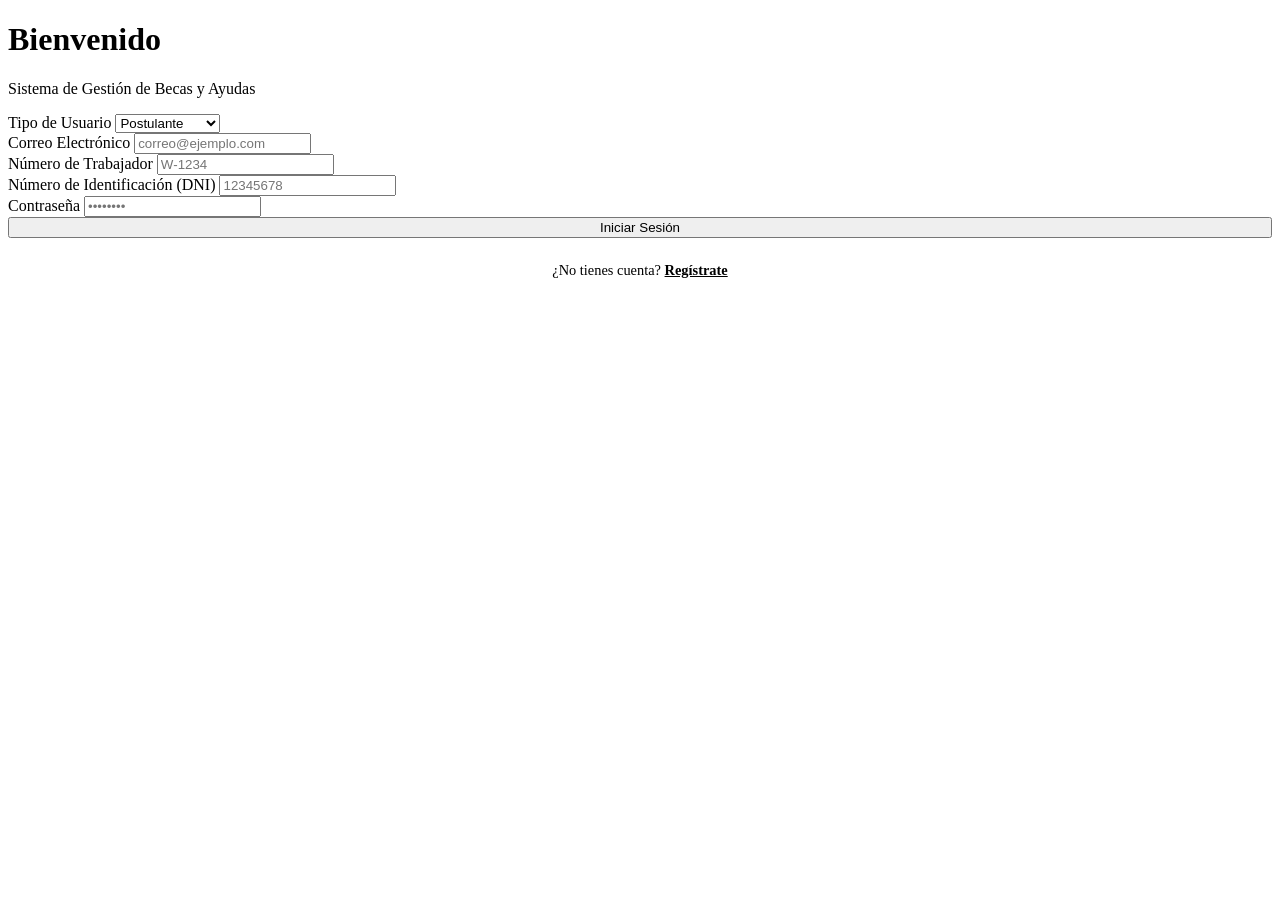
==== html/index.html @ c6fe3281 "cambios html" ====
<!DOCTYPE html>
<html lang="es">

<head>
    <meta charset="UTF-8">
    <meta name="viewport" content="width=device-width, initial-scale=1.0">
    <title>Login - Gestión de Becas</title>
    <link href="https://fonts.googleapis.com/css2?family=Inter:wght@400;600;700&display=swap" rel="stylesheet">
    <link rel="stylesheet" href="css/style.css">
</head>

<body class="auth-layout">

    <div class="auth-container">
        <div class="auth-header">
            <h1>Bienvenido</h1>
            <p>Sistema de Gestión de Becas y Ayudas</p>
        </div>

        <div class="card glass-card">
            <form id="loginForm">
                <div class="form-group">
                    <label for="role">Tipo de Usuario</label>
                    <select id="role" required>
                        <option value="applicant">Postulante</option>
                        <option value="evaluator">Evaluador</option>
                        <option value="admin">Administrador</option>
                    </select>
                </div>

                <div class="form-group">
                    <label for="email">Correo Electrónico</label>
                    <input type="email" id="email" required placeholder="correo@ejemplo.com">
                </div>

                <div id="extra-fields" class="hidden">
                    <div class="form-group">
                        <label for="workerId">Número de Trabajador</label>
                        <input type="text" id="workerId" placeholder="W-1234">
                    </div>
                    <div class="form-group">
                        <label for="dni">Número de Identificación (DNI)</label>
                        <input type="text" id="dni" placeholder="12345678">
                    </div>
                </div>

                <div class="form-group">
                    <label for="password">Contraseña</label>
                    <input type="password" id="password" required placeholder="••••••••">
                </div>

                <button type="submit" class="btn btn-primary" style="width: 100%">Iniciar Sesión</button>
            </form>

            <div style="margin-top: 1.5rem; text-align: center; font-size: 0.9rem;">
                <p>¿No tienes cuenta? <a href="register.html"
                        style="color: var(--primary); font-weight: 600;">Regístrate</a></p>
            </div>

            <div id="message" class="hidden"
                style="margin-top: 1rem; padding: 0.5rem; border-radius: 4px; text-align: center;"></div>
        </div>
    </div>

    <!-- Scripts -->
    <!-- Define NO_AUTH_CHECK to prevent immediate redirect loop if logic fails -->
    <script>const NO_AUTH_CHECK = true;</script>
    <script src="js/storage.js"></script>
    <script src="js/data.js"></script>
    <script src="js/auth.js"></script>
    <script>
        document.addEventListener('DOMContentLoaded', () => {
            // Check if already logged in
            const user = Storage.getCurrentUser();
            if (user) Auth.redirectUser(user);

            const form = document.getElementById('loginForm');
            const msg = document.getElementById('message');

            const toggleFields = () => {
                const role = document.getElementById('role').value;
                const extraFields = document.getElementById('extra-fields');
                const workInput = document.getElementById('workerId');
                const dniInput = document.getElementById('dni');

                if (role === 'admin' || role === 'evaluator') {
                    extraFields.classList.remove('hidden');
                    workInput.required = true;
                    dniInput.required = true;
                } else {
                    extraFields.classList.add('hidden');
                    workInput.required = false;
                    dniInput.required = false;
                }
            };

            document.getElementById('role').addEventListener('change', toggleFields);
            toggleFields(); // Init state

            form.addEventListener('submit', (e) => {
                e.preventDefault();
                const email = document.getElementById('email').value;
                const password = document.getElementById('password').value;
                const role = document.getElementById('role').value;

                // Extra fields
                const workerId = document.getElementById('workerId').value;
                const dni = document.getElementById('dni').value;

                const result = Auth.login({ email, password, role, workerId, dni });

                if (result.success) {
                    msg.className = 'badge-approved'; // Reuse success style
                    msg.textContent = 'Ingreso exitoso. Redirigiendo...';
                    msg.classList.remove('hidden');
                    setTimeout(() => Auth.redirectUser(result.user), 1000);
                } else {
                    msg.className = 'badge-rejected'; // Reuse error style
                    msg.textContent = result.message;
                    msg.classList.remove('hidden');
                }
            });
        });
    </script>
</body>

</html>
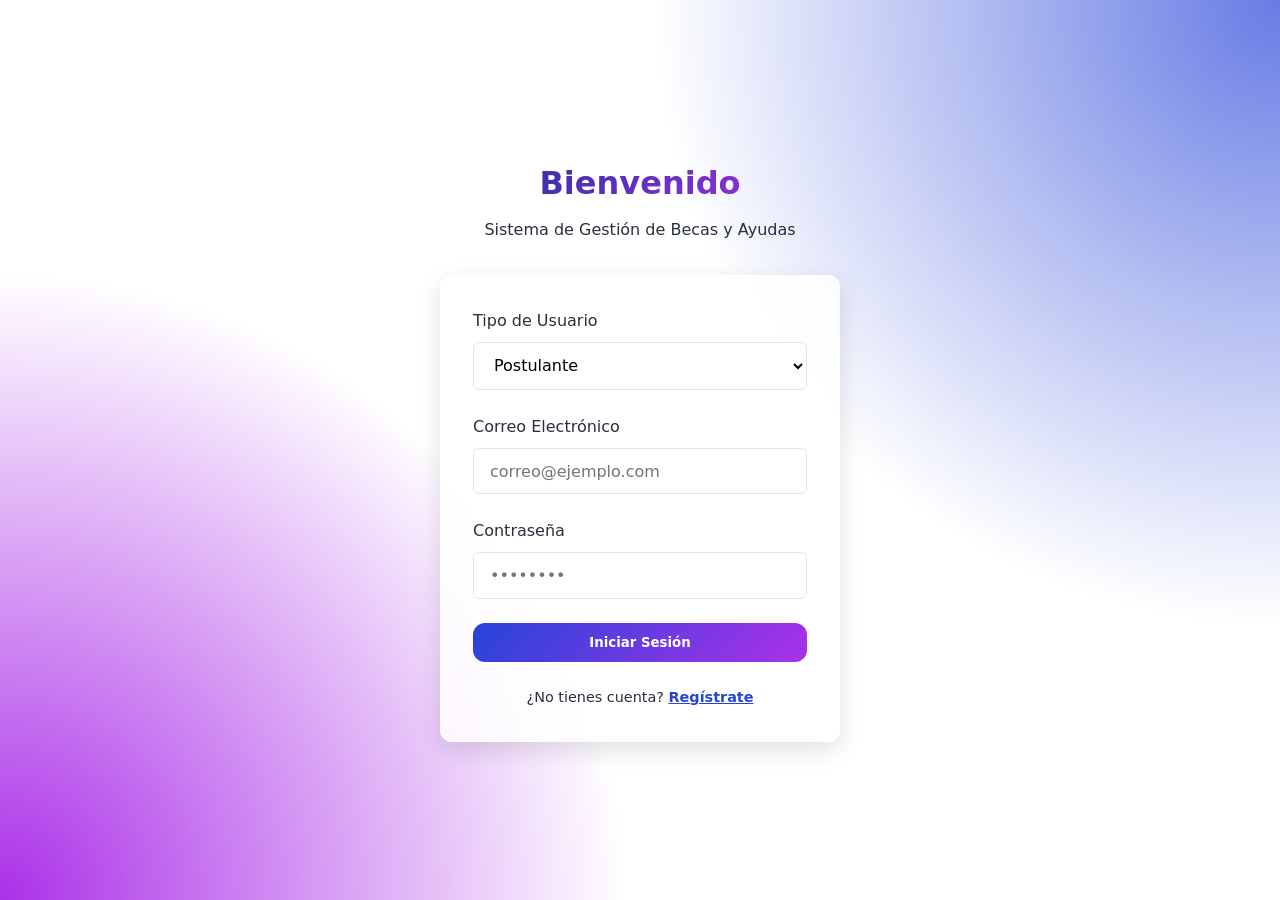
==== commit ce7899f6: "fusion cambios" ====
--- a/html/index.html
+++ b/html/index.html
@@ -6,7 +6,8 @@
     <meta name="viewport" content="width=device-width, initial-scale=1.0">
     <title>Login - Gestión de Becas</title>
     <link href="https://fonts.googleapis.com/css2?family=Inter:wght@400;600;700&display=swap" rel="stylesheet">
-    <link rel="stylesheet" href="css/style.css">
+        <link rel="stylesheet" href="../css/style.css">
+
 </head>
 
 <body class="auth-layout">
--- a/css/style.css
+++ b/css/style.css
@@ -0,0 +1,257 @@
+/**
+ * style.css
+ * Premium styling for Scholarship Management System.
+ * HSL Color palette, Glassmorphism, and Animations.
+ */
+
+:root {
+    /* Colors - Deep Blue & Purple Theme */
+    --primary-hue: 230;
+    --primary: hsl(var(--primary-hue), 70%, 50%);
+    --primary-dark: hsl(var(--primary-hue), 70%, 35%);
+    --primary-light: hsl(var(--primary-hue), 70%, 65%);
+    --accent-hue: 280;
+    --accent: hsl(var(--accent-hue), 80%, 55%);
+    
+    --bg-body: hsl(220, 30%, 96%);
+    --bg-card: #ffffff;
+    --text-main: hsl(220, 20%, 20%);
+    --text-muted: hsl(220, 10%, 55%);
+    --border-color: hsl(220, 20%, 90%);
+    
+    --success: hsl(150, 60%, 45%);
+    --warning: hsl(35, 90%, 55%);
+    --danger: hsl(350, 70%, 55%);
+
+    /* Shadows & Glass */
+    --shadow-sm: 0 2px 4px rgba(0,0,0,0.05);
+    --shadow-md: 0 4px 12px rgba(0,0,0,0.08);
+    --shadow-lg: 0 8px 24px rgba(0,0,0,0.12);
+    --glass-bg: rgba(255, 255, 255, 0.85);
+    --glass-border: 1px solid rgba(255, 255, 255, 0.5);
+    --backdrop-blur: blur(10px);
+
+    /* Spacing & Radius */
+    --radius-sm: 6px;
+    --radius-md: 12px;
+    --radius-lg: 20px;
+}
+
+/* Reset & Base */
+* {
+    box-sizing: border-box;
+    margin: 0;
+    padding: 0;
+    font-family: 'Inter', system-ui, -apple-system, sans-serif;
+}
+
+body {
+    background-color: var(--bg-body);
+    color: var(--text-main);
+    line-height: 1.6;
+    min-height: 100vh;
+    display: flex;
+    flex-direction: column;
+}
+
+/* Utilities */
+.container {
+    max-width: 1200px;
+    margin: 0 auto;
+    padding: 0 20px;
+    width: 100%;
+}
+
+.hidden { display: none !important; }
+
+/* Buttons */
+.btn {
+    display: inline-flex;
+    align-items: center;
+    justify-content: center;
+    padding: 0.75rem 1.5rem;
+    border-radius: var(--radius-md);
+    font-weight: 600;
+    border: none;
+    cursor: pointer;
+    transition: all 0.2s ease;
+    text-decoration: none;
+    gap: 0.5rem;
+}
+
+.btn-primary {
+    background: linear-gradient(135deg, var(--primary), var(--accent));
+    color: white;
+    box-shadow: 0 4px 10px rgba(var(--primary-hue), 50%, 50%, 0.3);
+}
+
+.btn-primary:hover {
+    transform: translateY(-2px);
+    box-shadow: 0 6px 15px rgba(var(--primary-hue), 50%, 50%, 0.4);
+}
+
+.btn-secondary {
+    background: white;
+    color: var(--text-main);
+    border: 1px solid var(--border-color);
+}
+
+.btn-secondary:hover {
+    background: #f8fafc;
+    border-color: var(--primary-light);
+}
+
+.btn-danger {
+    background: var(--danger);
+    color: white;
+}
+
+/* Inputs */
+.form-group {
+    margin-bottom: 1.5rem;
+}
+
+label {
+    display: block;
+    margin-bottom: 0.5rem;
+    font-weight: 500;
+    color: var(--text-main);
+}
+
+input, select, textarea {
+    width: 100%;
+    padding: 0.8rem 1rem;
+    border: 1px solid var(--border-color);
+    border-radius: var(--radius-sm);
+    font-size: 1rem;
+    transition: border-color 0.2s;
+    background: var(--bg-card);
+}
+
+input:focus, select:focus, textarea:focus {
+    outline: none;
+    border-color: var(--primary);
+    box-shadow: 0 0 0 3px rgba(var(--primary-hue), 70%, 50%, 0.1);
+}
+
+/* Card Style */
+.card {
+    background: var(--bg-card);
+    border-radius: var(--radius-md);
+    box-shadow: var(--shadow-md);
+    padding: 2rem;
+    border: 1px solid rgba(0,0,0,0.03);
+}
+
+.glass-card {
+    background: var(--glass-bg);
+    backdrop-filter: var(--backdrop-blur);
+    border: var(--glass-border);
+    box-shadow: var(--shadow-lg);
+}
+
+/* Auth Pages */
+.auth-layout {
+    min-height: 100vh;
+    display: flex;
+    align-items: center;
+    justify-content: center;
+    background: radial-gradient(circle at top right, var(--primary-light), transparent 40%),
+                radial-gradient(circle at bottom left, var(--accent), transparent 40%);
+}
+
+.auth-container {
+    width: 100%;
+    max-width: 400px;
+}
+
+.auth-header {
+    text-align: center;
+    margin-bottom: 2rem;
+}
+
+.auth-header h1 {
+    font-size: 2rem;
+    background: linear-gradient(135deg, var(--primary-dark), var(--accent));
+    -webkit-background-clip: text;
+    -webkit-text-fill-color: transparent;
+    margin-bottom: 0.5rem;
+}
+
+/* Dashboard Layout */
+.dashboard-layout {
+    display: flex;
+    flex-direction: column;
+}
+
+.navbar {
+    background: white;
+    border-bottom: 1px solid var(--border-color);
+    padding: 1rem 0;
+    position: sticky;
+    top: 0;
+    z-index: 100;
+}
+
+.nav-content {
+    display: flex;
+    justify-content: space-between;
+    align-items: center;
+}
+
+.nav-logo {
+    font-size: 1.25rem;
+    font-weight: 700;
+    color: var(--primary);
+    text-decoration: none;
+}
+
+.nav-links {
+    display: flex;
+    gap: 1rem;
+    align-items: center;
+}
+
+.main-content {
+    padding: 2rem 0;
+    flex: 1;
+}
+
+/* Tables */
+.table-container {
+    overflow-x: auto;
+    border-radius: var(--radius-md);
+    box-shadow: var(--shadow-sm);
+    background: white;
+}
+
+table {
+    width: 100%;
+    border-collapse: collapse;
+}
+
+th, td {
+    padding: 1rem;
+    text-align: left;
+    border-bottom: 1px solid var(--border-color);
+}
+
+th {
+    background: #f8fafc;
+    font-weight: 600;
+    color: var(--text-muted);
+}
+
+tr:last-child td { border-bottom: none; }
+
+/* Status Badges */
+.badge {
+    padding: 0.25rem 0.75rem;
+    border-radius: 50px;
+    font-size: 0.875rem;
+    font-weight: 600;
+}
+
+.badge-open, .badge-approved { background: rgba(0, 255, 128, 0.1); color: var(--success); }
+.badge-closed, .badge-rejected { background: rgba(255, 0, 85, 0.1); color: var(--danger); }
+.badge-pending { background: rgba(255, 187, 0, 0.1); color: var(--warning); }
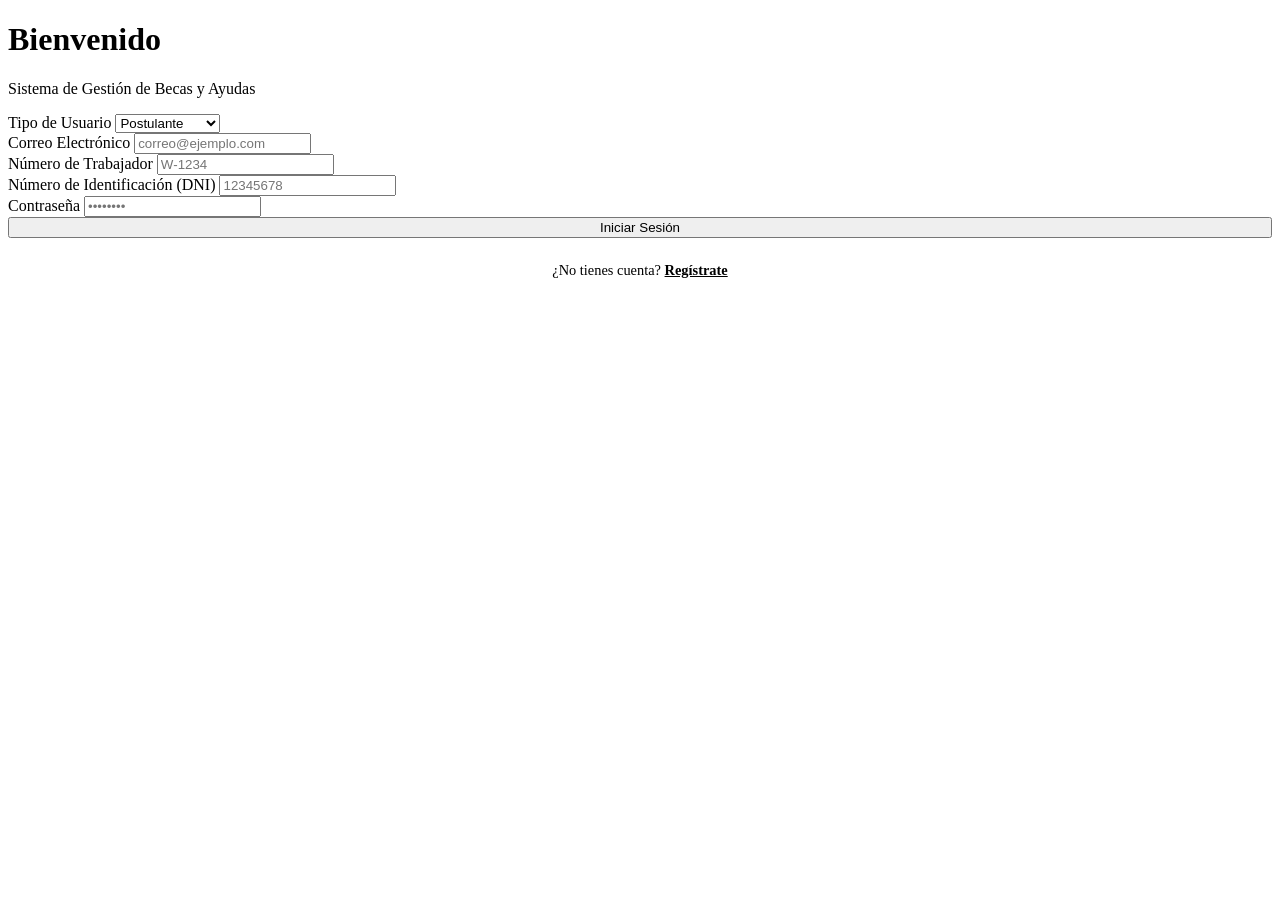
==== commit 5e3930ef: "Cambios de postulante" ====
--- a/html/index.html
+++ b/html/index.html
@@ -6,8 +6,7 @@
     <meta name="viewport" content="width=device-width, initial-scale=1.0">
     <title>Login - Gestión de Becas</title>
     <link href="https://fonts.googleapis.com/css2?family=Inter:wght@400;600;700&display=swap" rel="stylesheet">
-        <link rel="stylesheet" href="../css/style.css">
-
+    <link rel="stylesheet" href="css/style.css ">
 </head>
 
 <body class="auth-layout">
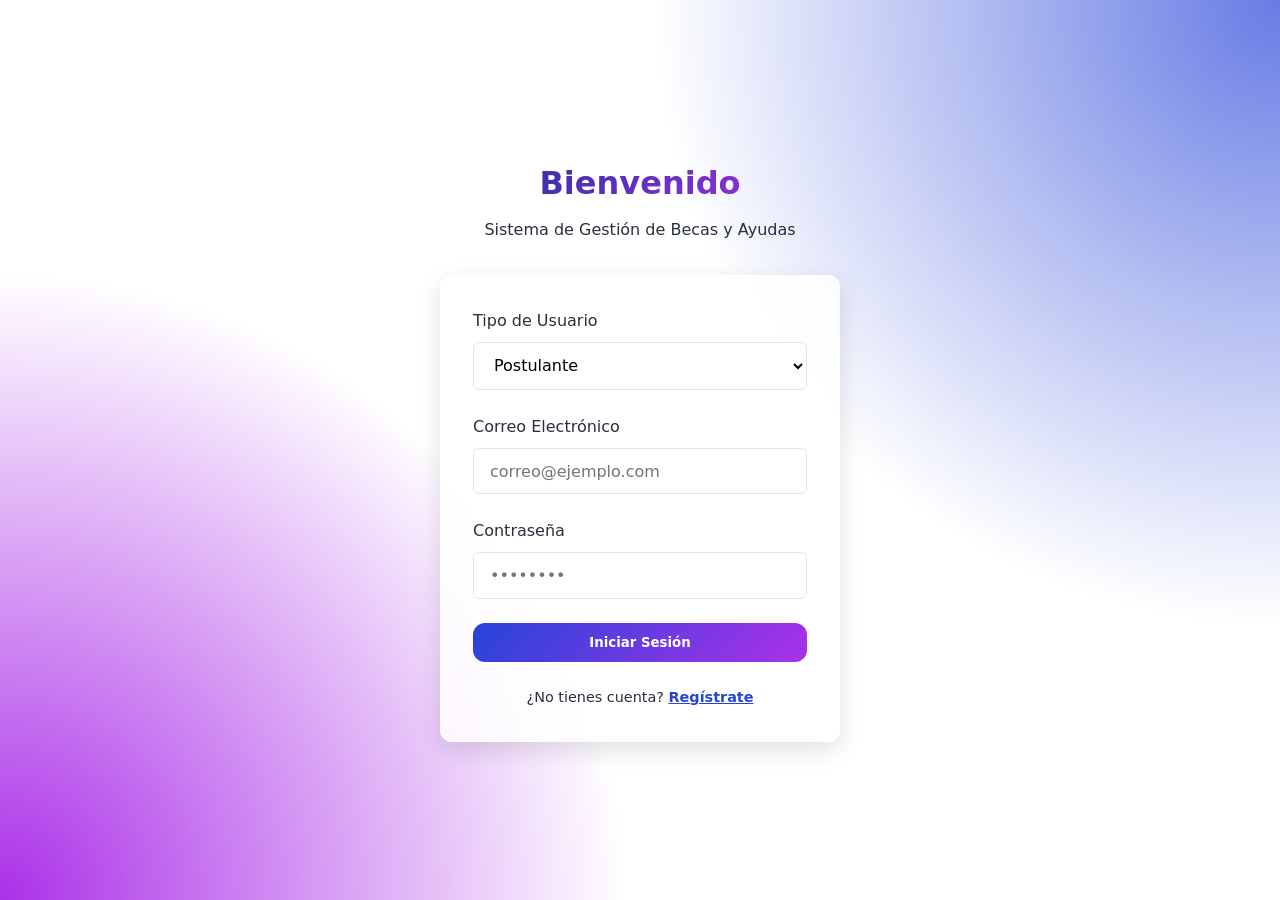
==== commit abf77dec: "cambios administrador" ====
--- a/html/index.html
+++ b/html/index.html
@@ -6,7 +6,8 @@
     <meta name="viewport" content="width=device-width, initial-scale=1.0">
     <title>Login - Gestión de Becas</title>
     <link href="https://fonts.googleapis.com/css2?family=Inter:wght@400;600;700&display=swap" rel="stylesheet">
-    <link rel="stylesheet" href="css/style.css ">
+        <link rel="stylesheet" href="../css/style.css">
+
 </head>
 
 <body class="auth-layout">
@@ -65,9 +66,9 @@
     <!-- Scripts -->
     <!-- Define NO_AUTH_CHECK to prevent immediate redirect loop if logic fails -->
     <script>const NO_AUTH_CHECK = true;</script>
-    <script src="js/storage.js"></script>
-    <script src="js/data.js"></script>
-    <script src="js/auth.js"></script>
+    <script src="../js/storage.js"></script>
+    <script src="../js/data.js"></script>
+    <script src="../js/auth.js"></script>
     <script>
         document.addEventListener('DOMContentLoaded', () => {
             // Check if already logged in
--- a/css/style.css
+++ b/css/style.css
@@ -0,0 +1,257 @@
+/**
+ * style.css
+ * Premium styling for Scholarship Management System.
+ * HSL Color palette, Glassmorphism, and Animations.
+ */
+
+:root {
+    /* Colors - Deep Blue & Purple Theme */
+    --primary-hue: 230;
+    --primary: hsl(var(--primary-hue), 70%, 50%);
+    --primary-dark: hsl(var(--primary-hue), 70%, 35%);
+    --primary-light: hsl(var(--primary-hue), 70%, 65%);
+    --accent-hue: 280;
+    --accent: hsl(var(--accent-hue), 80%, 55%);
+    
+    --bg-body: hsl(220, 30%, 96%);
+    --bg-card: #ffffff;
+    --text-main: hsl(220, 20%, 20%);
+    --text-muted: hsl(220, 10%, 55%);
+    --border-color: hsl(220, 20%, 90%);
+    
+    --success: hsl(150, 60%, 45%);
+    --warning: hsl(35, 90%, 55%);
+    --danger: hsl(350, 70%, 55%);
+
+    /* Shadows & Glass */
+    --shadow-sm: 0 2px 4px rgba(0,0,0,0.05);
+    --shadow-md: 0 4px 12px rgba(0,0,0,0.08);
+    --shadow-lg: 0 8px 24px rgba(0,0,0,0.12);
+    --glass-bg: rgba(255, 255, 255, 0.85);
+    --glass-border: 1px solid rgba(255, 255, 255, 0.5);
+    --backdrop-blur: blur(10px);
+
+    /* Spacing & Radius */
+    --radius-sm: 6px;
+    --radius-md: 12px;
+    --radius-lg: 20px;
+}
+
+/* Reset & Base */
+* {
+    box-sizing: border-box;
+    margin: 0;
+    padding: 0;
+    font-family: 'Inter', system-ui, -apple-system, sans-serif;
+}
+
+body {
+    background-color: var(--bg-body);
+    color: var(--text-main);
+    line-height: 1.6;
+    min-height: 100vh;
+    display: flex;
+    flex-direction: column;
+}
+
+/* Utilities */
+.container {
+    max-width: 1200px;
+    margin: 0 auto;
+    padding: 0 20px;
+    width: 100%;
+}
+
+.hidden { display: none !important; }
+
+/* Buttons */
+.btn {
+    display: inline-flex;
+    align-items: center;
+    justify-content: center;
+    padding: 0.75rem 1.5rem;
+    border-radius: var(--radius-md);
+    font-weight: 600;
+    border: none;
+    cursor: pointer;
+    transition: all 0.2s ease;
+    text-decoration: none;
+    gap: 0.5rem;
+}
+
+.btn-primary {
+    background: linear-gradient(135deg, var(--primary), var(--accent));
+    color: white;
+    box-shadow: 0 4px 10px rgba(var(--primary-hue), 50%, 50%, 0.3);
+}
+
+.btn-primary:hover {
+    transform: translateY(-2px);
+    box-shadow: 0 6px 15px rgba(var(--primary-hue), 50%, 50%, 0.4);
+}
+
+.btn-secondary {
+    background: white;
+    color: var(--text-main);
+    border: 1px solid var(--border-color);
+}
+
+.btn-secondary:hover {
+    background: #f8fafc;
+    border-color: var(--primary-light);
+}
+
+.btn-danger {
+    background: var(--danger);
+    color: white;
+}
+
+/* Inputs */
+.form-group {
+    margin-bottom: 1.5rem;
+}
+
+label {
+    display: block;
+    margin-bottom: 0.5rem;
+    font-weight: 500;
+    color: var(--text-main);
+}
+
+input, select, textarea {
+    width: 100%;
+    padding: 0.8rem 1rem;
+    border: 1px solid var(--border-color);
+    border-radius: var(--radius-sm);
+    font-size: 1rem;
+    transition: border-color 0.2s;
+    background: var(--bg-card);
+}
+
+input:focus, select:focus, textarea:focus {
+    outline: none;
+    border-color: var(--primary);
+    box-shadow: 0 0 0 3px rgba(var(--primary-hue), 70%, 50%, 0.1);
+}
+
+/* Card Style */
+.card {
+    background: var(--bg-card);
+    border-radius: var(--radius-md);
+    box-shadow: var(--shadow-md);
+    padding: 2rem;
+    border: 1px solid rgba(0,0,0,0.03);
+}
+
+.glass-card {
+    background: var(--glass-bg);
+    backdrop-filter: var(--backdrop-blur);
+    border: var(--glass-border);
+    box-shadow: var(--shadow-lg);
+}
+
+/* Auth Pages */
+.auth-layout {
+    min-height: 100vh;
+    display: flex;
+    align-items: center;
+    justify-content: center;
+    background: radial-gradient(circle at top right, var(--primary-light), transparent 40%),
+                radial-gradient(circle at bottom left, var(--accent), transparent 40%);
+}
+
+.auth-container {
+    width: 100%;
+    max-width: 400px;
+}
+
+.auth-header {
+    text-align: center;
+    margin-bottom: 2rem;
+}
+
+.auth-header h1 {
+    font-size: 2rem;
+    background: linear-gradient(135deg, var(--primary-dark), var(--accent));
+    -webkit-background-clip: text;
+    -webkit-text-fill-color: transparent;
+    margin-bottom: 0.5rem;
+}
+
+/* Dashboard Layout */
+.dashboard-layout {
+    display: flex;
+    flex-direction: column;
+}
+
+.navbar {
+    background: white;
+    border-bottom: 1px solid var(--border-color);
+    padding: 1rem 0;
+    position: sticky;
+    top: 0;
+    z-index: 100;
+}
+
+.nav-content {
+    display: flex;
+    justify-content: space-between;
+    align-items: center;
+}
+
+.nav-logo {
+    font-size: 1.25rem;
+    font-weight: 700;
+    color: var(--primary);
+    text-decoration: none;
+}
+
+.nav-links {
+    display: flex;
+    gap: 1rem;
+    align-items: center;
+}
+
+.main-content {
+    padding: 2rem 0;
+    flex: 1;
+}
+
+/* Tables */
+.table-container {
+    overflow-x: auto;
+    border-radius: var(--radius-md);
+    box-shadow: var(--shadow-sm);
+    background: white;
+}
+
+table {
+    width: 100%;
+    border-collapse: collapse;
+}
+
+th, td {
+    padding: 1rem;
+    text-align: left;
+    border-bottom: 1px solid var(--border-color);
+}
+
+th {
+    background: #f8fafc;
+    font-weight: 600;
+    color: var(--text-muted);
+}
+
+tr:last-child td { border-bottom: none; }
+
+/* Status Badges */
+.badge {
+    padding: 0.25rem 0.75rem;
+    border-radius: 50px;
+    font-size: 0.875rem;
+    font-weight: 600;
+}
+
+.badge-open, .badge-approved { background: rgba(0, 255, 128, 0.1); color: var(--success); }
+.badge-closed, .badge-rejected { background: rgba(255, 0, 85, 0.1); color: var(--danger); }
+.badge-pending { background: rgba(255, 187, 0, 0.1); color: var(--warning); }
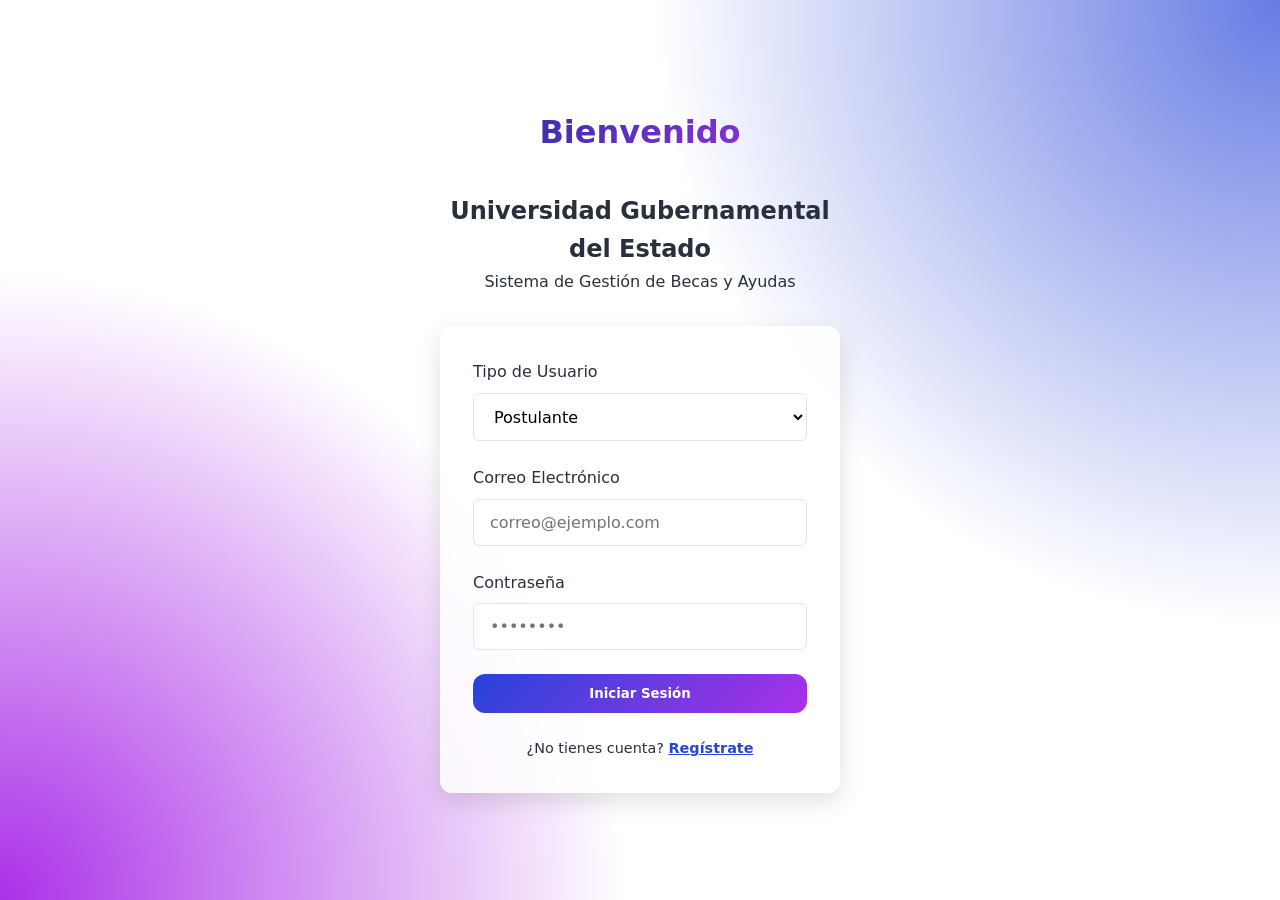
==== commit 4c4bfb19: "Termino parte del evaluador" ====
--- a/html/index.html
+++ b/html/index.html
@@ -15,6 +15,8 @@
     <div class="auth-container">
         <div class="auth-header">
             <h1>Bienvenido</h1>
+            <br>
+            <h2 class="EmpresaTitulo">Universidad Gubernamental del Estado </h2>
             <p>Sistema de Gestión de Becas y Ayudas</p>
         </div>
 
--- a/css/style.css
+++ b/css/style.css
@@ -255,3 +255,10 @@
 .badge-open, .badge-approved { background: rgba(0, 255, 128, 0.1); color: var(--success); }
 .badge-closed, .badge-rejected { background: rgba(255, 0, 85, 0.1); color: var(--danger); }
 .badge-pending { background: rgba(255, 187, 0, 0.1); color: var(--warning); }
+
+.modal-content {
+    
+    height: 90%;
+    overflow-y: auto;
+
+}
